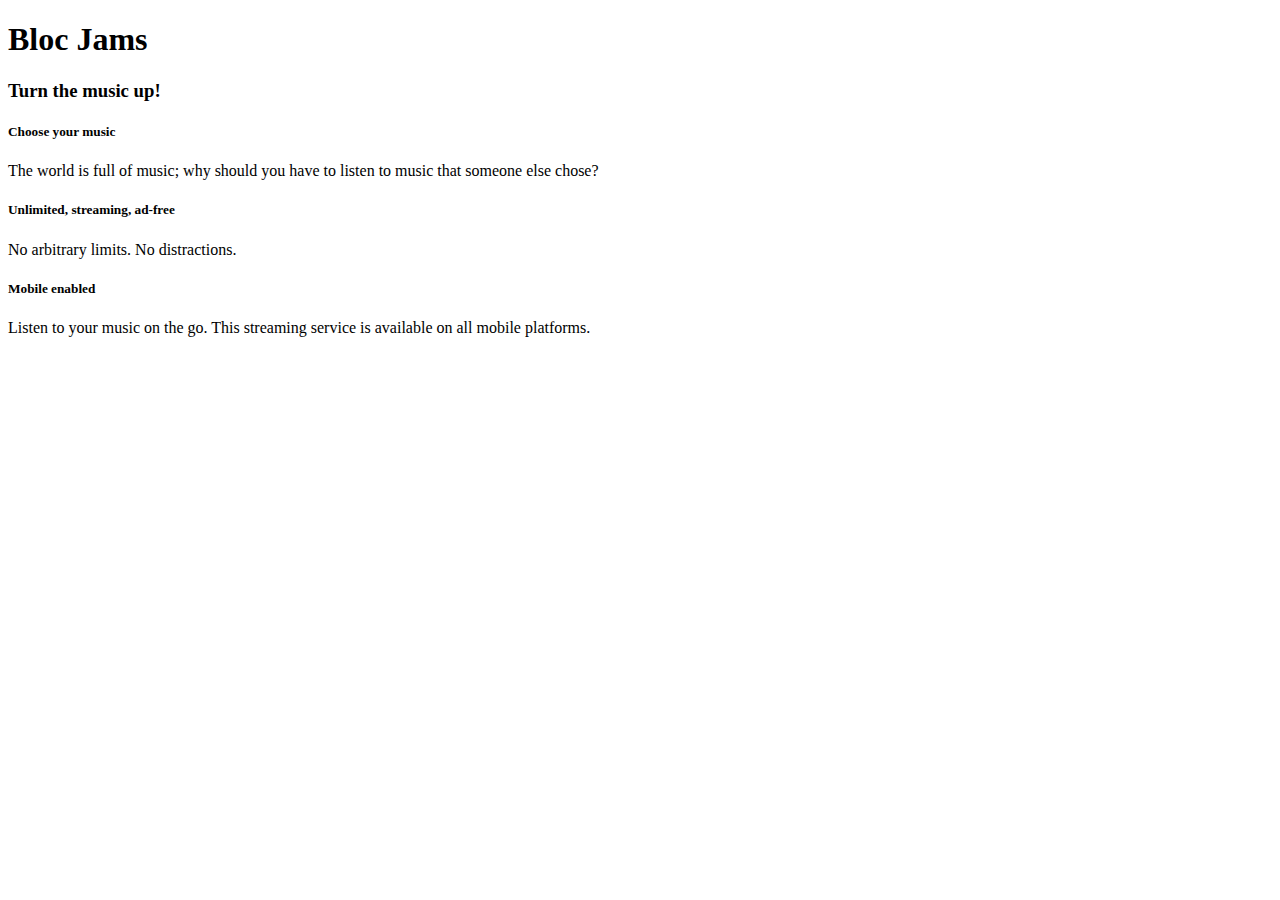
==== index.html @ 345db00e "Assignment 6: HTML & CSS: Basic Structure: Completed" ====
<!DOCTYPE html>
<html>
    <head></head>
        <title>Bloc Jams 2</title>
    <body>
        <nav> <!-- navigation bar --> 
        </nav>
        <section> <!-- hero content --> 
            <h1>Bloc Jams</h1>
            <h3>Turn the music up!</h3>
        </section>
        <section> <!-- selling points -->
            <div>
                <h5>Choose your music</h5>
                <p>The world is full of music; why should you have to listen to music that someone else chose?</p>
            </div>
            <div>
                <h5>Unlimited, streaming, ad-free</h5>
                <p>No arbitrary limits. No distractions.</p>
            </div>
            <div>
                <h5>Mobile enabled</h5>
                <p>Listen to your music on the go. This streaming service is available on all mobile platforms.</p>
            </div>
        </section>
    </body>
</html>
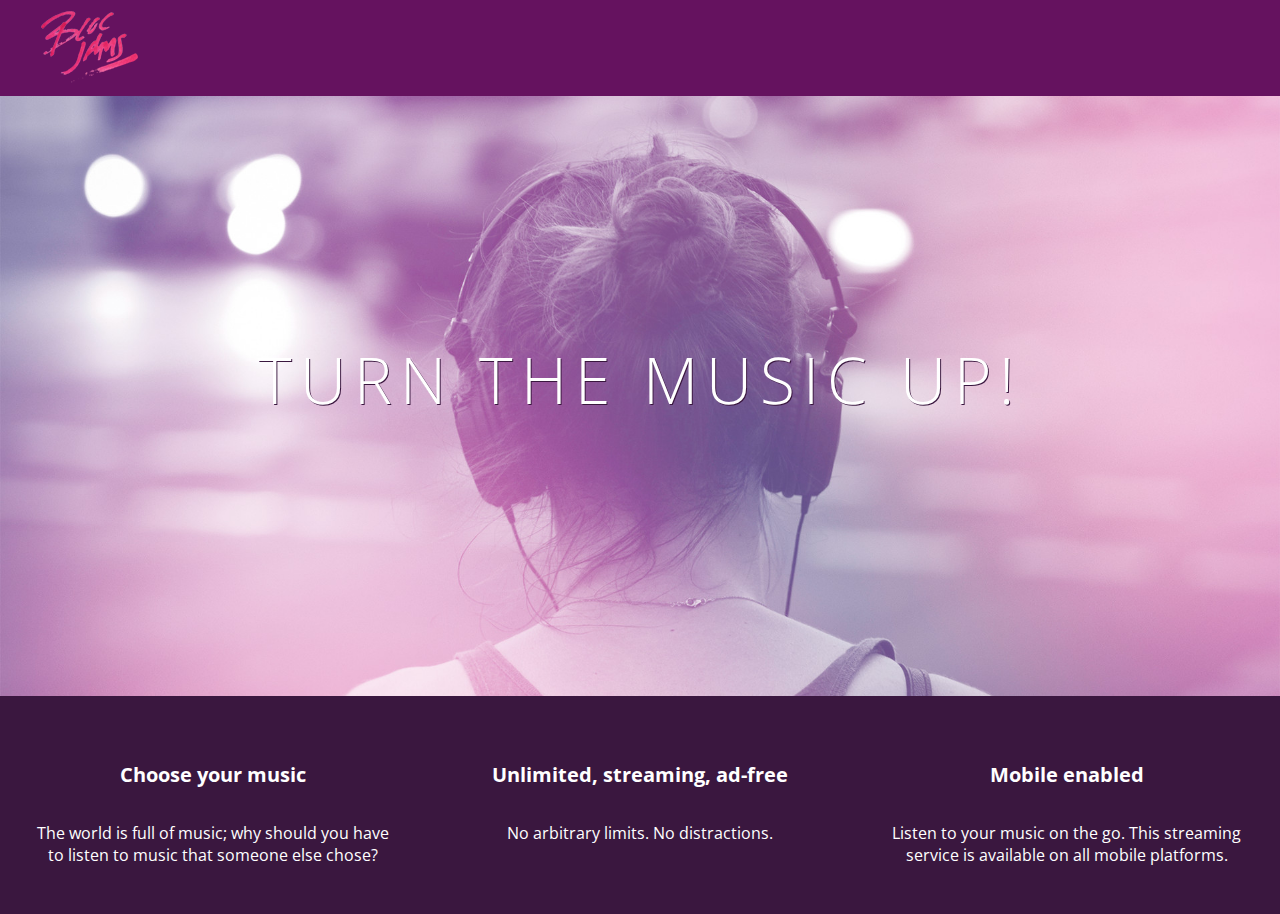
==== commit 7f1f1ae2: "Checkpoint 7: HTML & CSS: Styles: Completed" ====
--- a/index.html
+++ b/index.html
@@ -1,26 +1,35 @@
 <!DOCTYPE html>
 <html>
-    <head></head>
+    <head>
         <title>Bloc Jams 2</title>
-    <body>
-        <nav> <!-- navigation bar --> 
+        <link rel="stylesheet" type="text/css" href="http://fonts.googleapis.com/css?family=Open+Sans:400,800,600,700,300">
+        <link rel="stylesheet" type="text/css" href="http://code.ionicframework.com/ionicons/2.0.1/css/ionicons.min.css">
+        <link rel="stylesheet" type="text/css" href="styles/normalize.css">
+        <link rel="stylesheet" type="text/css" href="styles/main.css">
+     </head>
+    </head>
+    <body class="landing">
+        <nav class="navbar"> <!-- navigation bar --> 
+            <img src="assets/images/bloc_jams_logo.png" alt="bloc jams logo" class="logo">
         </nav>
-        <section> <!-- hero content --> 
-            <h1>Bloc Jams</h1>
-            <h3>Turn the music up!</h3>
+        <section class="hero-content"> <!-- hero content --> 
+            <h1 class="hero-title">Turn the music up!</h1>
         </section>
-        <section> <!-- selling points -->
-            <div>
-                <h5>Choose your music</h5>
-                <p>The world is full of music; why should you have to listen to music that someone else chose?</p>
+        <section class="selling-points"> <!-- selling points -->
+            <div class="point">
+                <span class="ion-music-note"></span>
+                <h5 class="point-title">Choose your music</h5>
+                <p class="point-description">The world is full of music; why should you have to listen to music that someone else chose?</p>
             </div>
-            <div>
-                <h5>Unlimited, streaming, ad-free</h5>
-                <p>No arbitrary limits. No distractions.</p>
+            <div class="point">
+                <span class="ion-radio-waves"></span>
+                <h5 class="point-title">Unlimited, streaming, ad-free</h5>
+                <p class="point-description">No arbitrary limits. No distractions.</p>
             </div>
-            <div>
-                <h5>Mobile enabled</h5>
-                <p>Listen to your music on the go. This streaming service is available on all mobile platforms.</p>
+            <div class="point">
+                <span class="ion-iphone"></span>
+                <h5 class="point-title">Mobile enabled</h5>
+                <p class="point-description">Listen to your music on the go. This streaming service is available on all mobile platforms.</p>
             </div>
         </section>
     </body>
--- a/styles/main.css
+++ b/styles/main.css
@@ -0,0 +1,77 @@
+html {
+    height: 100%; /* makes sure our HTML takes up 100% of the browser window */
+    font-size: 100%;
+}
+
+body {
+    font-family: 'Open Sans'; 
+    color: white;             
+    min-height: 100%;         
+}
+
+body.landing {
+    background-color: rgb(58,23,63); 
+}
+
+.navbar {
+    padding: 0.5rem;
+    background-color: rgb(101,18,95);
+}
+
+.navbar .logo {
+    position: relative; 
+    left: 2rem;
+}
+
+.hero-content {
+    position: relative; 
+    min-height: 600px;  /* hero content element must be _at least_ 600 pixels */
+    background-image: url(../assets/images/bloc_jams_bg.jpg);
+    background-repeat: no-repeat;
+    background-position: center center;
+    background-size: cover;
+}
+
+.hero-content .hero-title {
+    position: absolute;             
+    top: 40%;                       
+    -webkit-transform: translateY(-50%);
+    -moz-transform: translateY(-50%);
+    -ms-transform: translateY(-50%);
+    transform: translateY(-50%);
+    width: 100%;                    /* makes sure the title inhabits the full width of its container */
+    text-align: center;             /* aligns text in the horizontal center of the element */
+    font-size: 4rem;                /* specifies the size of the font in root em units */
+    font-weight: 300;               /* makes the font thinner or lighter weight */
+    text-transform: uppercase;      /* transforms the text to be all uppercase lettering */
+    letter-spacing: 0.5rem;         /* puts 0.5 root ems worth of space between each letter */
+    text-shadow: 1px 1px 0px rgb(58,23,63); /* creates a shadow underneath the text for readability */
+}
+
+.selling-points {
+    position: relative;
+    display: table;
+    width: 100%;
+    -webkit-box-sizing: border-box;
+    -moz-box-sizing: border-box;
+    box-sizing: border-box; /* we'll explain this in a resource */
+}
+ 
+.point {
+    display: table-cell;
+    position: relative;
+    width: 33.3%;
+    padding: 2rem;
+    text-align: center;
+}
+ 
+.point .point-title {
+    font-size: 1.25rem;
+}
+ 
+.ion-music-note,
+.ion-radio-waves,
+.ion-iphone {
+    color: rgb(233,50,117);
+    font-size: 5rem;
+}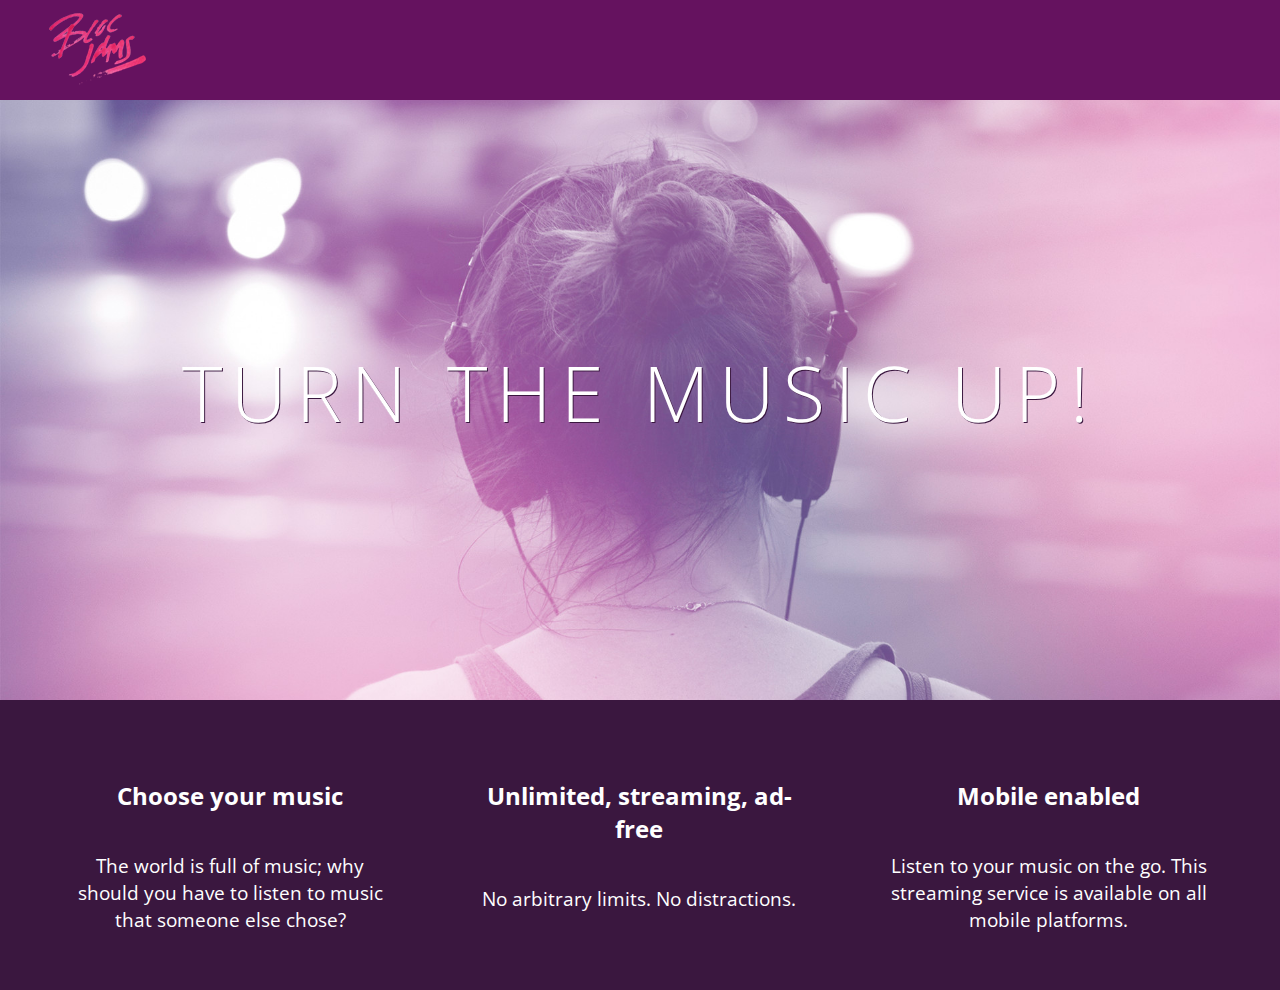
==== commit a952a9b6: "Checkpoint 8: HTML & CSS: Responsiveness: Completed" ====
--- a/index.html
+++ b/index.html
@@ -2,10 +2,12 @@
 <html>
     <head>
         <title>Bloc Jams 2</title>
+        <meta name="viewport" content="width=device-width, initial-scale=1">
         <link rel="stylesheet" type="text/css" href="http://fonts.googleapis.com/css?family=Open+Sans:400,800,600,700,300">
         <link rel="stylesheet" type="text/css" href="http://code.ionicframework.com/ionicons/2.0.1/css/ionicons.min.css">
         <link rel="stylesheet" type="text/css" href="styles/normalize.css">
         <link rel="stylesheet" type="text/css" href="styles/main.css">
+        <link rel="stylesheet" type="text/css" href="styles/landing.css">
      </head>
     </head>
     <body class="landing">
@@ -15,18 +17,18 @@
         <section class="hero-content"> <!-- hero content --> 
             <h1 class="hero-title">Turn the music up!</h1>
         </section>
-        <section class="selling-points"> <!-- selling points -->
-            <div class="point">
+        <section class="selling-points container"> <!-- selling points -->
+            <div class="point column third">
                 <span class="ion-music-note"></span>
                 <h5 class="point-title">Choose your music</h5>
                 <p class="point-description">The world is full of music; why should you have to listen to music that someone else chose?</p>
             </div>
-            <div class="point">
+            <div class="point column third">
                 <span class="ion-radio-waves"></span>
                 <h5 class="point-title">Unlimited, streaming, ad-free</h5>
                 <p class="point-description">No arbitrary limits. No distractions.</p>
             </div>
-            <div class="point">
+            <div class="point column third">
                 <span class="ion-iphone"></span>
                 <h5 class="point-title">Mobile enabled</h5>
                 <p class="point-description">Listen to your music on the go. This streaming service is available on all mobile platforms.</p>
--- a/styles/main.css
+++ b/styles/main.css
@@ -1,3 +1,9 @@
+*, *::before, *::after {
+    -moz-box-sizing: border-box;
+    -webkit-box-sizing: border-box;
+    box-sizing: border-box;
+}
+
 html {
     height: 100%; /* makes sure our HTML takes up 100% of the browser window */
     font-size: 100%;
@@ -7,10 +13,6 @@
     font-family: 'Open Sans'; 
     color: white;             
     min-height: 100%;         
-}
-
-body.landing {
-    background-color: rgb(58,23,63); 
 }
 
 .navbar {
@@ -23,55 +25,29 @@
     left: 2rem;
 }
 
-.hero-content {
-    position: relative; 
-    min-height: 600px;  /* hero content element must be _at least_ 600 pixels */
-    background-image: url(../assets/images/bloc_jams_bg.jpg);
-    background-repeat: no-repeat;
-    background-position: center center;
-    background-size: cover;
+.container {
+    margin: 0 auto;
+    max-width: 64rem;
 }
 
-.hero-content .hero-title {
-    position: absolute;             
-    top: 40%;                       
-    -webkit-transform: translateY(-50%);
-    -moz-transform: translateY(-50%);
-    -ms-transform: translateY(-50%);
-    transform: translateY(-50%);
-    width: 100%;                    /* makes sure the title inhabits the full width of its container */
-    text-align: center;             /* aligns text in the horizontal center of the element */
-    font-size: 4rem;                /* specifies the size of the font in root em units */
-    font-weight: 300;               /* makes the font thinner or lighter weight */
-    text-transform: uppercase;      /* transforms the text to be all uppercase lettering */
-    letter-spacing: 0.5rem;         /* puts 0.5 root ems worth of space between each letter */
-    text-shadow: 1px 1px 0px rgb(58,23,63); /* creates a shadow underneath the text for readability */
+/* Medium and small screens (640px) */
+@media (min-width: 640px) {
+    html { font-size: 112%; }
+    
+    .column {
+        float: left;
+        padding-left: 1rem;
+        padding-right: 1rem;
+    }
+    .column.full { width: 100%; }
+    .column.two-thirds { width: 66.7%; }
+    .column.half { width: 50%; }
+    .column.third { width: 33.3%; }
+    .column.fourth { width: 25%; }
+    .column.flow-opposite { float: right; }
 }
 
-.selling-points {
-    position: relative;
-    display: table;
-    width: 100%;
-    -webkit-box-sizing: border-box;
-    -moz-box-sizing: border-box;
-    box-sizing: border-box; /* we'll explain this in a resource */
-}
- 
-.point {
-    display: table-cell;
-    position: relative;
-    width: 33.3%;
-    padding: 2rem;
-    text-align: center;
-}
- 
-.point .point-title {
-    font-size: 1.25rem;
-}
- 
-.ion-music-note,
-.ion-radio-waves,
-.ion-iphone {
-    color: rgb(233,50,117);
-    font-size: 5rem;
+/* Large screens (1024px) */
+@media (min-width: 1024px) {
+    html { font-size: 120%; }
 }--- a/styles/landing.css
+++ b/styles/landing.css
@@ -0,0 +1,48 @@
+ body.landing {
+     background-color: rgb(58,23,63);
+ }
+ 
+ .hero-content {
+     position: relative;
+     min-height: 600px;
+     background-image: url(../assets/images/bloc_jams_bg.jpg);
+     background-repeat: no-repeat;
+     background-position: center center;
+     background-size: cover;
+ }
+ 
+ .hero-content .hero-title {
+     position: absolute;
+     top: 40%;
+     -webkit-transform: translateY(-50%);
+     -moz-transform: translateY(-50%);
+     transform: translateY(-50%);
+     width: 100%;
+     text-align: center;
+     font-size: 4rem;
+     font-weight: 300;
+     text-transform: uppercase;
+     letter-spacing: 0.5rem;
+     text-shadow: 1px 1px 0px rgb(58,23,63);
+ }
+ 
+ .selling-points {
+     position: relative;
+ }
+ 
+ .point {
+     position: relative;
+     padding: 2rem;
+     text-align: center;
+ }
+ 
+ .point .point-title {
+     font-size: 1.25rem;
+ }
+ 
+ .ion-music-note,
+ .ion-radio-waves,
+ .ion-iphone {
+     color: rgb(233,50,117);
+     font-size: 5rem;
+ }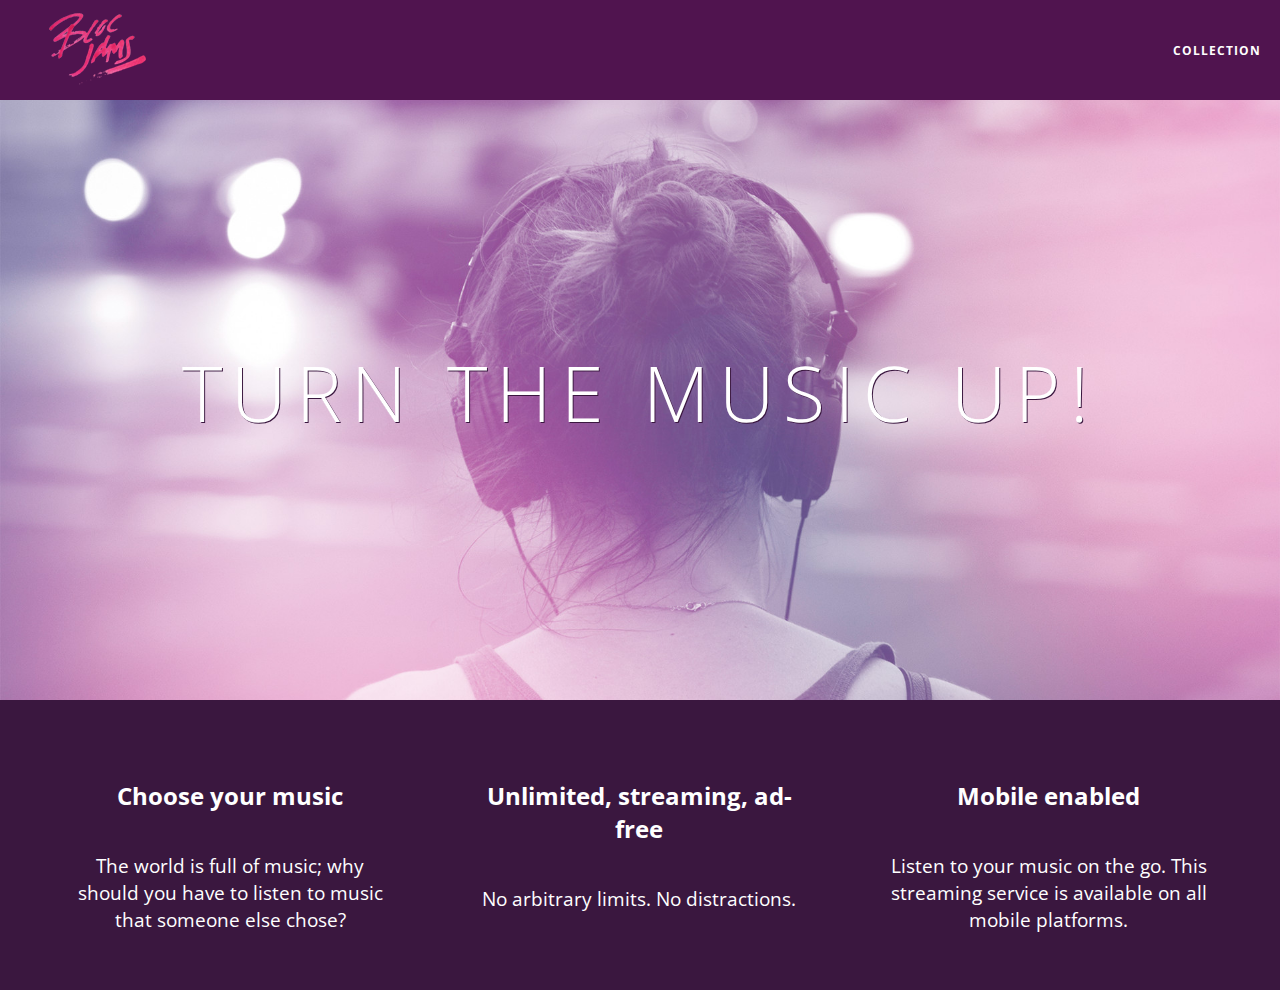
==== commit 66206df4: "Checkpoint 9: HTML & CSS: Collection View: Completed" ====
--- a/index.html
+++ b/index.html
@@ -12,12 +12,17 @@
     </head>
     <body class="landing">
         <nav class="navbar"> <!-- navigation bar --> 
-            <img src="assets/images/bloc_jams_logo.png" alt="bloc jams logo" class="logo">
+            <a href="index.html" class="logo">
+                <img src="assets/images/bloc_jams_logo.png" alt="bloc jams logo">
+            </a>
+            <div class="links-container">
+                <a href="collection.html" class="navbar-link">collection</a>
+            </div>
         </nav>
         <section class="hero-content"> <!-- hero content --> 
             <h1 class="hero-title">Turn the music up!</h1>
         </section>
-        <section class="selling-points container"> <!-- selling points -->
+        <section class="selling-points container clearfix"> <!-- selling points -->
             <div class="point column third">
                 <span class="ion-music-note"></span>
                 <h5 class="point-title">Choose your music</h5>
--- a/styles/main.css
+++ b/styles/main.css
@@ -16,13 +16,46 @@
 }
 
 .navbar {
+    position: relative;
     padding: 0.5rem;
-    background-color: rgb(101,18,95);
+    background-color: rgb(101,18,95, 0.5);
+    z-index: 1;
 }
 
 .navbar .logo {
     position: relative; 
     left: 2rem;
+    cursor: pointer;
+}
+
+.navbar .links-container {
+    display: table;
+    position: absolute;
+    top: 0;
+    right: 0;
+    height: 100px;
+    color: white;
+    text-decoration: none;
+}
+
+.links-container .navbar-link {
+    display: table-cell;
+    position: relative;
+    height: 100%;
+    padding-left: 1rem;
+    padding-right: 1rem;
+    vertical-align: middle;
+    color: white;
+    font-size: 0.625rem;
+    letter-spacing: 0.05rem;
+    font-weight: 700;
+    text-transform: uppercase;
+    text-decoration: none;
+    cursor: pointer;
+}
+
+.links-container .navbar-link:hover {
+    color: rgb(233,50,117);
 }
 
 .container {
@@ -50,4 +83,14 @@
 /* Large screens (1024px) */
 @media (min-width: 1024px) {
     html { font-size: 120%; }
-}+}
+
+.clearfix::before,
+.clearfix::after {
+    content: " ";
+    display: table;
+}
+
+.clearfix::after {
+    clear: both;
+}
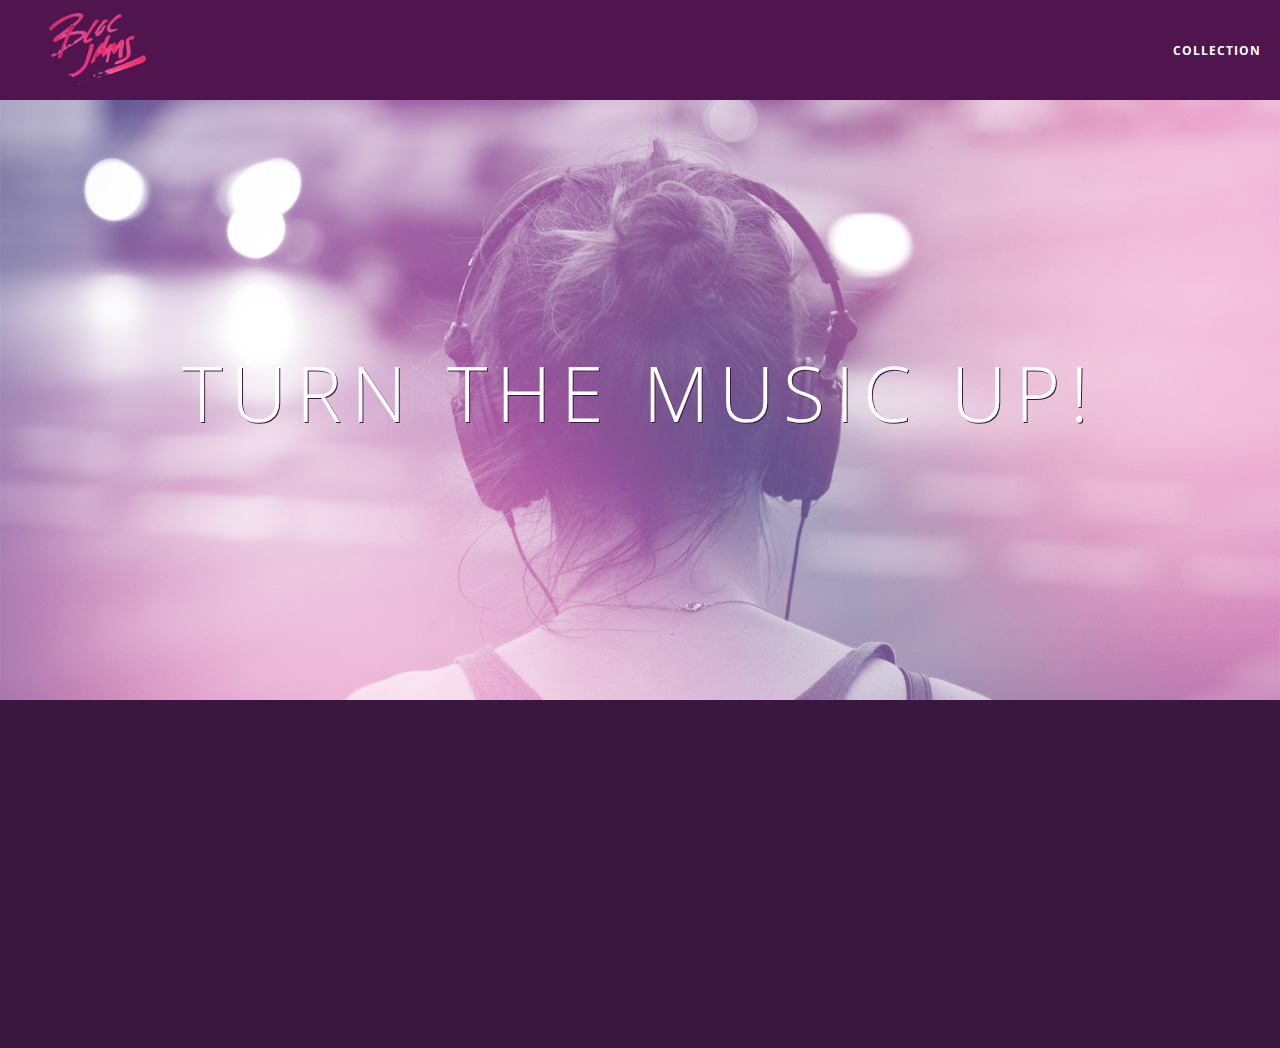
==== commit b47be070: "Checkpoint 22: DOM Scripting: Animation: Completed" ====
--- a/index.html
+++ b/index.html
@@ -39,5 +39,6 @@
                 <p class="point-description">Listen to your music on the go. This streaming service is available on all mobile platforms.</p>
             </div>
         </section>
+        <script> src="scripts/landing.js"</script>
     </body>
 </html>--- a/styles/main.css
+++ b/styles/main.css
@@ -63,6 +63,10 @@
     max-width: 64rem;
 }
 
+.container.narrow {
+    max-width: 56rem;
+}
+
 /* Medium and small screens (640px) */
 @media (min-width: 640px) {
     html { font-size: 112%; }
--- a/styles/landing.css
+++ b/styles/landing.css
@@ -34,6 +34,16 @@
      position: relative;
      padding: 2rem;
      text-align: center;
+     opacity: 0;
+     -webkit-transform: scaleX(0.9) translateY(3rem);
+     -moz-transform: scaleX(0.9) translateY(3rem);
+     transform: scaleX(0.9) translateY(3rem);
+     -webkit-transition: all 0.25s ease-in-out;
+     -moz-transition: all 0.25s ease-in-out;
+     transition: all 0.25s ease-in-out;
+     -webkit-transition-delay: 0.2s;
+     -moz-transition-delay: 0.2s;
+     transition-delay: 0.2s;
  }
  
  .point .point-title {
